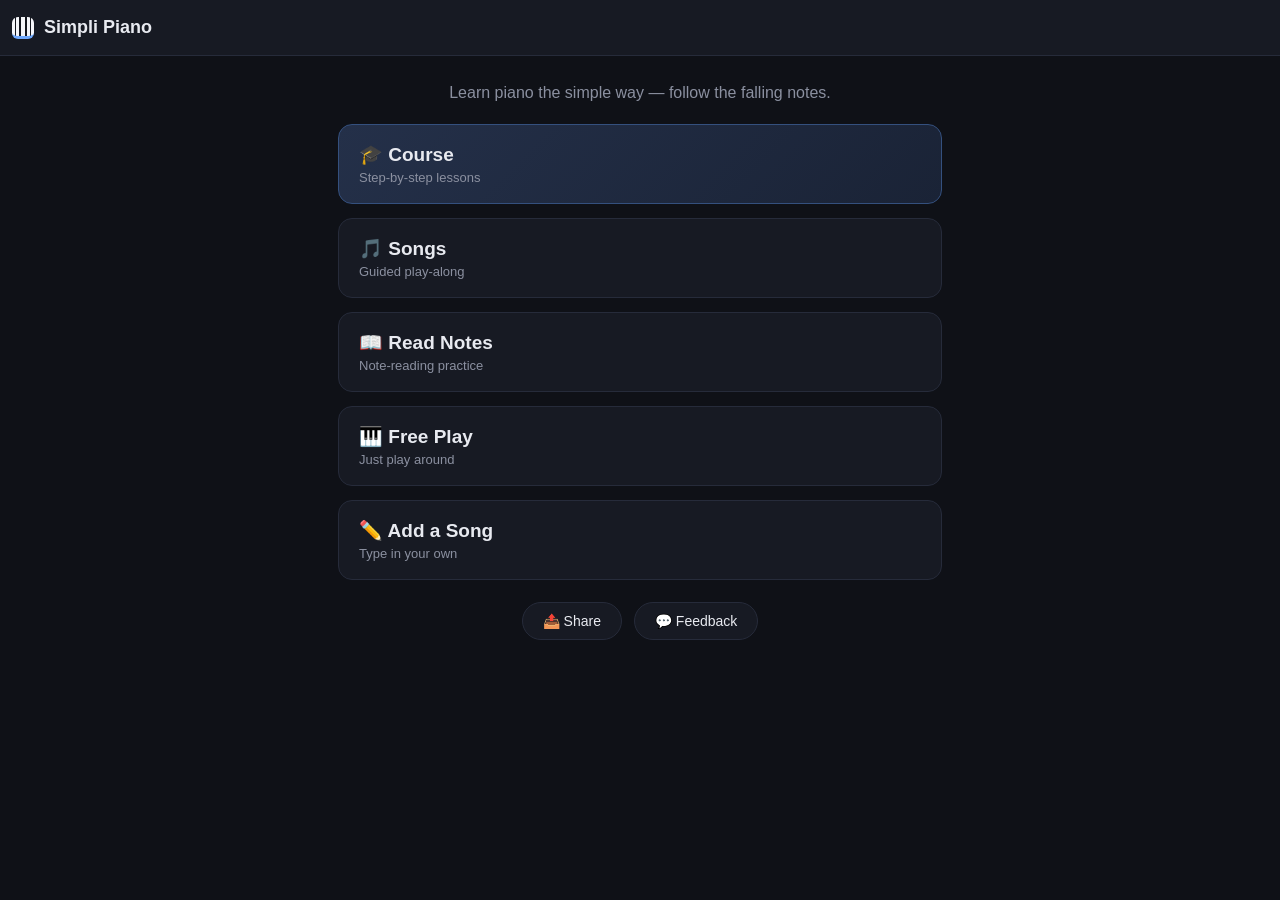
==== index.html @ 26976f07 "Add Share + Feedback to Simpli Piano Reusable feedback.js widget: Share/text the app URL (Web Share " ====
<!DOCTYPE html>
<html lang="en">
<head>
  <meta charset="UTF-8" />
  <meta name="viewport" content="width=device-width, initial-scale=1.0, maximum-scale=1.0, user-scalable=no, viewport-fit=cover" />
  <title>Simpli Piano</title>
  <meta name="description" content="Learn piano with guided, color-coded play-along lessons — installable on your iPad." />

  <!-- PWA -->
  <link rel="manifest" href="manifest.webmanifest" />
  <meta name="theme-color" content="#0f1117" />
  <link rel="icon" type="image/png" sizes="32x32" href="icons/favicon-32.png" />
  <link rel="apple-touch-icon" href="icons/apple-touch-icon.png" />
  <meta name="apple-mobile-web-app-capable" content="yes" />
  <meta name="apple-mobile-web-app-status-bar-style" content="black-translucent" />
  <meta name="apple-mobile-web-app-title" content="Simpli Piano" />
  <meta name="mobile-web-app-capable" content="yes" />

  <link rel="stylesheet" href="static/css/style.css" />
</head>
<body>
  <header class="topbar">
    <button id="back-btn" class="back" aria-label="Back" hidden>‹</button>
    <div class="title">
      <span class="logo" aria-hidden="true"></span>
      <h1 id="view-title">Simpli&nbsp;Piano</h1>
    </div>
    <div id="topbar-actions" class="topbar-actions"></div>
  </header>

  <main id="view"></main>

  <!-- Modules load in dependency order; no build step. -->
  <script>
    // Share/Feedback config — Piano supplies its own buttons (no floating FAB).
    window.APP_INFO = {
      name: "Simpli Piano",
      url: "https://jconiker.github.io/simpli-piano/",
      email: "joeconiker@gmail.com",
      noFab: true,
    };
  </script>
  <script src="static/js/feedback.js"></script>
  <script src="static/js/audio.js"></script>
  <script src="static/js/keyboard.js"></script>
  <script src="static/js/songs.js"></script>
  <script src="static/js/engine.js"></script>
  <script src="static/js/trainer.js"></script>
  <script src="static/js/course.js"></script>
  <script src="static/js/mic.js"></script>
  <script src="static/js/app.js"></script>
</body>
</html>
---- static/css/style.css ----
/* Simpli Piano — styles. Dark shell; device-adaptive keyboard;
   falling-notes lesson lane with color-coded feedback. */

:root {
  --bg: #0f1117;
  --panel: #171a23;
  --panel-2: #1d2130;
  --line: #262b3a;
  --ink: #e8eaf0;
  --muted: #8b90a0;
  --accent: #6ea8fe;
  --good: #6ea8fe;   /* correct first try */
  --ok: #f5c451;     /* correct after a slip */
  --bad: #ff6b6b;    /* wrong */
  --white-key: #f5f6fa;
  --black-key: #14161d;
  --topbar-h: 56px;
}

* { box-sizing: border-box; -webkit-tap-highlight-color: transparent; }

html, body {
  margin: 0; height: 100%;
  background: var(--bg); color: var(--ink);
  font-family: -apple-system, BlinkMacSystemFont, "Segoe UI", Roboto, sans-serif;
  overflow: hidden; overscroll-behavior: none;
  -webkit-user-select: none; user-select: none;
}
body {
  display: flex; flex-direction: column;
  padding: env(safe-area-inset-top) env(safe-area-inset-right) env(safe-area-inset-bottom) env(safe-area-inset-left);
}

/* ---- Top bar ---- */
.topbar {
  flex: 0 0 auto; height: var(--topbar-h);
  display: flex; align-items: center; gap: 8px;
  padding: 0 12px; background: var(--panel); border-bottom: 1px solid var(--line);
}
.topbar .back {
  border: none; background: transparent; color: var(--ink);
  font-size: 30px; line-height: 1; width: 34px; height: 38px; cursor: pointer;
}
.title { display: flex; align-items: center; gap: 10px; flex: 1 1 auto; min-width: 0; }
.title h1 { font-size: 18px; font-weight: 650; margin: 0; white-space: nowrap; overflow: hidden; text-overflow: ellipsis; }
.logo {
  width: 22px; height: 22px; border-radius: 6px; flex: 0 0 auto;
  background: linear-gradient(90deg, var(--white-key) 0 14%, var(--black-key) 14% 20%,
    var(--white-key) 20% 34%, var(--black-key) 34% 40%, var(--white-key) 40% 60%,
    var(--black-key) 60% 66%, var(--white-key) 66% 80%, var(--black-key) 80% 86%, var(--white-key) 86% 100%);
  border-bottom: 3px solid var(--accent);
}
.topbar-actions { display: flex; align-items: center; gap: 10px; }

/* ---- View container ---- */
#view { flex: 1 1 auto; min-height: 0; overflow: auto; }

/* ---- Home ---- */
.home { max-width: 640px; margin: 0 auto; padding: 22px 18px; }
.tagline { color: var(--muted); text-align: center; margin: 6px 0 22px; }
.tiles { display: grid; gap: 14px; }
.tile {
  display: flex; flex-direction: column; gap: 4px; text-align: left;
  padding: 18px 20px; border-radius: 14px; cursor: pointer;
  background: var(--panel); border: 1px solid var(--line); color: var(--ink);
}
.tile:active { background: var(--panel-2); }
.tile.primary { background: linear-gradient(135deg, #243049, #1a2336); border-color: #34507e; }
.tile-label { font-size: 19px; font-weight: 650; }
.tile-sub { font-size: 13px; color: var(--muted); }
.home-footer { display: flex; gap: 12px; justify-content: center; margin-top: 22px; }
.foot-btn { border: 1px solid var(--line); background: var(--panel); color: var(--ink); border-radius: 999px; padding: 10px 20px; font-size: 14px; cursor: pointer; }
.foot-btn:active { background: var(--panel-2); }

/* ---- Song list ---- */
.song-list { max-width: 680px; margin: 0 auto; padding: 12px; display: grid; gap: 8px; }
.song-row {
  display: flex; align-items: center; gap: 14px; width: 100%;
  padding: 14px 16px; border-radius: 12px; cursor: pointer;
  background: var(--panel); border: 1px solid var(--line); color: var(--ink); text-align: left;
}
.song-row:active { background: var(--panel-2); }
.song-dot { width: 34px; height: 34px; border-radius: 50%; display: grid; place-items: center; flex: 0 0 auto; background: #2a3654; color: var(--accent); }
.diff-2 { background: #2f3a2a; color: #9fd07f; }
.diff-3 { background: #3a2f2a; color: #e0a87f; }
.song-meta { display: flex; flex-direction: column; flex: 1 1 auto; min-width: 0; }
.song-title { font-weight: 600; }
.song-sub { font-size: 12px; color: var(--muted); }
.song-stars { color: var(--ok); letter-spacing: 2px; }

/* ---- Lesson ---- */
.lesson { display: flex; flex-direction: column; height: 100%; }
.lesson-controls {
  flex: 0 0 auto; display: flex; align-items: center; gap: 10px; flex-wrap: wrap;
  padding: 10px 14px; border-bottom: 1px solid var(--line); background: var(--panel);
}
.chip {
  border: 1px solid var(--line); background: var(--panel-2); color: var(--ink);
  border-radius: 999px; padding: 8px 14px; font-size: 14px; cursor: pointer;
}
.chip:active { transform: translateY(1px); }
.chip.active { border-color: var(--accent); color: var(--accent); }
.chip.play { background: var(--accent); color: #07101f; border-color: var(--accent); font-weight: 650; }
.tempo { display: flex; align-items: center; gap: 8px; font-size: 13px; color: var(--muted); }
.tempo input[type=range] { width: 110px; accent-color: var(--accent); }
.tempo-val { min-width: 38px; text-align: center; color: var(--ink); font-size: 13px; }

.progress-bar { flex: 0 0 auto; height: 6px; background: #20242f; }
.progress-bar > span { display: block; height: 100%; width: 0; background: var(--accent); transition: width 0.15s ease; }
.lesson-status { flex: 0 0 auto; text-align: center; font-size: 13px; color: var(--muted); padding: 6px; }

/* Falling-notes lane */
.lane { position: relative; flex: 1 1 auto; min-height: 80px; overflow: hidden; margin: 0 14px; }
.lane-notes { position: absolute; left: 0; right: 0; bottom: 0; top: 0; }
.note-block {
  position: absolute; border-radius: 6px;
  background: rgba(110,168,254,0.22); border: 1px solid rgba(110,168,254,0.55);
  color: #cdddff; font-size: 12px; display: flex; align-items: flex-end; justify-content: center;
  padding-bottom: 4px; overflow: hidden;
}
.note-block.accidental { background: rgba(110,168,254,0.12); }
.note-block.active { border-color: #fff; box-shadow: 0 0 0 2px rgba(110,168,254,0.6), 0 0 16px rgba(110,168,254,0.5); }
.note-block.done-good { background: var(--good); border-color: var(--good); color: #07101f; }
.note-block.done-ok { background: var(--ok); border-color: var(--ok); color: #2a1e00; }
.note-block.missed { background: rgba(255,107,107,0.22); border-color: var(--bad); color: #ffd5d5; }
.hitline { position: absolute; left: 0; right: 0; bottom: 8px; height: 3px; background: var(--accent); box-shadow: 0 0 12px rgba(110,168,254,0.8); border-radius: 2px; }

/* Keyboard wrapper */
.kb-wrap { flex: 0 0 auto; height: clamp(140px, 26vh, 230px); padding: 10px 14px 14px; }
.kb-wrap.grow { flex: 1 1 auto; height: auto; }

/* ---- Keyboard ---- */
.keyboard {
  position: relative; display: flex; height: 100%;
  border-radius: 10px; overflow: hidden; background: #000; box-shadow: 0 10px 30px rgba(0,0,0,0.5);
  touch-action: none;
}
.key { position: relative; cursor: pointer; touch-action: none; }
.key.white { flex: 1 1 0; background: linear-gradient(#ffffff, var(--white-key)); border-right: 1px solid #cfd3df; border-radius: 0 0 7px 7px; }
.key.white:last-of-type { border-right: none; }
.key.white.active { background: linear-gradient(#dbe4ff, #aebdff); }
.key.black { position: absolute; top: 0; height: 62%; background: linear-gradient(#2a2e3a, var(--black-key)); border-radius: 0 0 6px 6px; z-index: 2; box-shadow: 0 4px 6px rgba(0,0,0,0.5); }
.key.black.active { background: linear-gradient(#3a445e, #2b3346); }
.key .label { position: absolute; bottom: 8px; left: 0; right: 0; text-align: center; font-size: 12px; pointer-events: none; }
.key.white .label { color: #6b7180; }
.key.black .label { color: #aeb6c8; font-size: 10px; }
.keyboard.no-labels .label { display: none; }

/* feedback highlights */
.key.white.hl-hint { background: linear-gradient(#dfe8ff, #9db8ff); }
.key.black.hl-hint { background: linear-gradient(#4a5b8c, #2c3c66); }
.key.hl-good { background: linear-gradient(#bdeccb, #7fd99a) !important; }
.key.black.hl-good { background: linear-gradient(#3f7a55, #2c5e3f) !important; }
.key.hl-bad { background: linear-gradient(#ffd0d0, #ff9b9b) !important; }
.key.black.hl-bad { background: linear-gradient(#7a3f3f, #5e2c2c) !important; }

/* ---- Course path ---- */
.song-row.locked { opacity: 0.5; cursor: default; }
.song-dot.unit { background: #2a3654; color: var(--accent); }
.song-dot.unit.done { background: #2f3a2a; color: #9fd07f; }

/* ---- Note-reading trainer ---- */
.trainer-stats { flex: 0 0 auto; text-align: center; font-size: 14px; color: var(--ink); padding: 10px 6px 4px; }
.staff-wrap { flex: 1 1 auto; min-height: 80px; display: grid; place-items: center; padding: 8px 14px; }
.staff-wrap svg { width: min(100%, 520px); height: 100%; max-height: 240px; }

/* ---- Mic toggle ---- */
.mic-wrap { display: inline-flex; align-items: center; gap: 8px; }
.chip.mic.active { background: var(--bad); color: #fff; border-color: var(--bad); }
.mic-note { font-size: 12px; color: var(--muted); min-width: 56px; }

/* ---- Completion overlay ---- */
.overlay { position: fixed; inset: 0; background: rgba(8,10,15,0.7); display: grid; place-items: center; z-index: 50; }
.card { background: var(--panel); border: 1px solid var(--line); border-radius: 16px; padding: 26px 30px; text-align: center; width: min(86vw, 340px); }
.big-stars { font-size: 44px; color: var(--ok); letter-spacing: 6px; }
.result { font-size: 20px; font-weight: 650; margin-top: 8px; }
.result-sub { font-size: 13px; color: var(--muted); margin-top: 4px; }
.card-actions { display: flex; gap: 12px; justify-content: center; margin-top: 20px; }

/* ---- Editor ---- */
.editor { max-width: 640px; margin: 0 auto; padding: 16px; }
.field-row { display: flex; gap: 10px; margin-bottom: 10px; }
.field {
  background: var(--panel); border: 1px solid var(--line); color: var(--ink);
  border-radius: 10px; padding: 12px 14px; font-size: 15px; width: 100%;
}
.field.small { width: 90px; flex: 0 0 auto; }
.field.area { width: 100%; min-height: 120px; font-family: ui-monospace, SFMono-Regular, Menlo, monospace; line-height: 1.6; resize: vertical; }
.help { margin: 10px 0; color: var(--muted); font-size: 13px; }
.help summary { cursor: pointer; color: var(--accent); }
.help code { background: var(--panel-2); padding: 1px 5px; border-radius: 4px; color: #cdddff; }
.editor-msg { min-height: 18px; font-size: 13px; margin: 8px 0; }
.editor-msg.bad { color: var(--bad); }
.editor-msg.ok { color: #9fd07f; }
.editor-actions { display: flex; gap: 10px; }
.mine { margin-top: 26px; border-top: 1px solid var(--line); padding-top: 14px; }
.mine h3 { font-size: 14px; color: var(--muted); margin: 0 0 8px; font-weight: 600; }
.mine-row { display: flex; align-items: center; gap: 12px; padding: 8px 0; border-bottom: 1px solid var(--line); }
.mine-row span { flex: 1 1 auto; }
.link { background: none; border: none; color: var(--accent); cursor: pointer; font-size: 14px; }
.link.danger { color: var(--bad); }
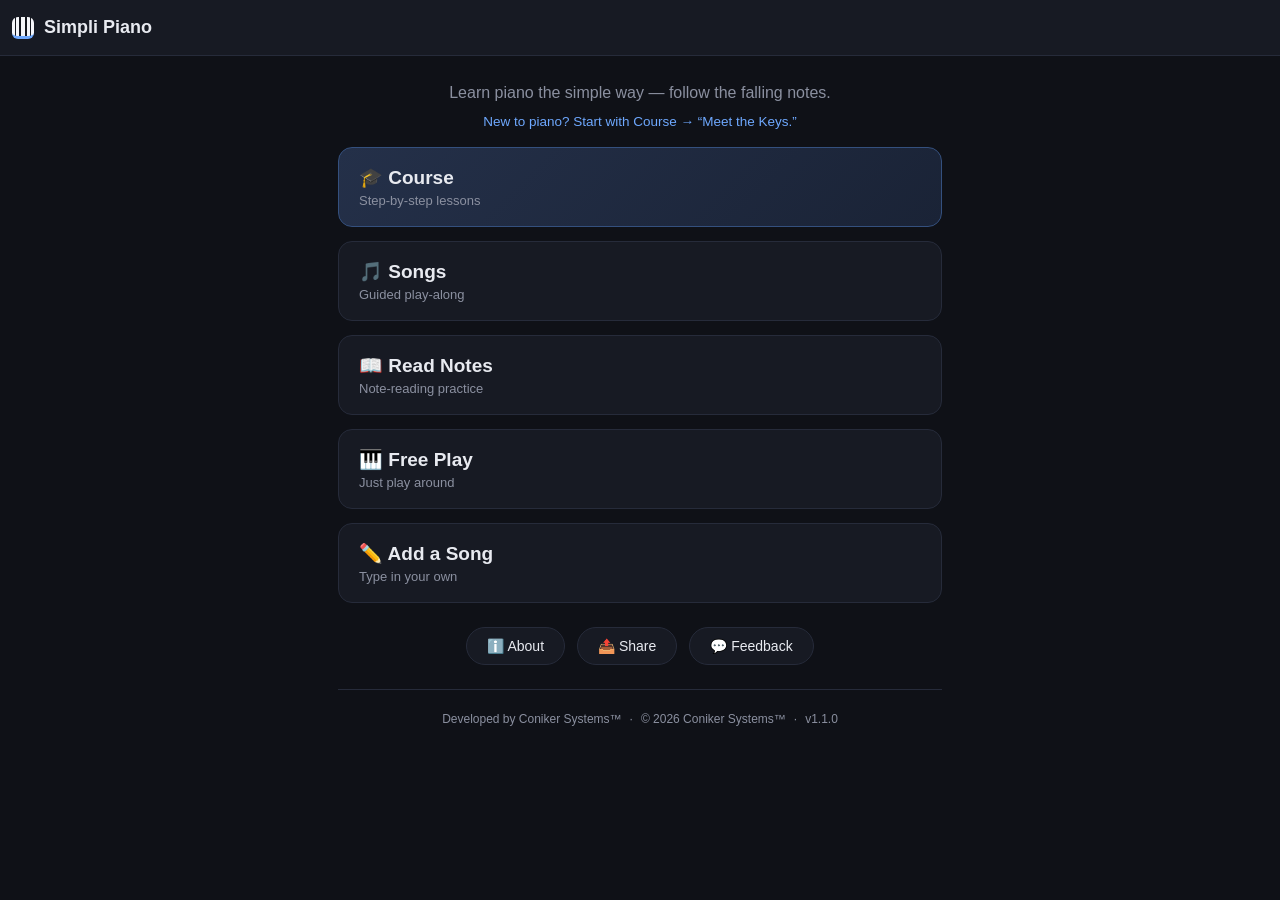
==== commit dec99812: "Footer version: single source of truth (version.js) Add static/js/version.js exporting window.APP_VE" ====
--- a/index.html
+++ b/index.html
@@ -40,6 +40,7 @@
       noFab: true,
     };
   </script>
+  <script src="static/js/version.js"></script>
   <script src="static/js/feedback.js"></script>
   <script src="static/js/audio.js"></script>
   <script src="static/js/keyboard.js"></script>
--- a/static/css/style.css
+++ b/static/css/style.css
@@ -68,9 +68,63 @@
 .tile.primary { background: linear-gradient(135deg, #243049, #1a2336); border-color: #34507e; }
 .tile-label { font-size: 19px; font-weight: 650; }
 .tile-sub { font-size: 13px; color: var(--muted); }
-.home-footer { display: flex; gap: 12px; justify-content: center; margin-top: 22px; }
+.home-hint { text-align: center; font-size: 13.5px; color: var(--accent); margin: -10px 0 18px; }
+.home-footer { display: flex; gap: 12px; justify-content: center; margin-top: 24px; flex-wrap: wrap; }
 .foot-btn { border: 1px solid var(--line); background: var(--panel); color: var(--ink); border-radius: 999px; padding: 10px 20px; font-size: 14px; cursor: pointer; }
 .foot-btn:active { background: var(--panel-2); }
+
+/* ---- About page + site footer (AI Ready standard) ---- */
+body.about-page { overflow: auto; display: block; }
+header.about-bar { height: var(--topbar-h); display: flex; align-items: center; justify-content: space-between;
+  padding: 0 16px; background: var(--panel); border-bottom: 1px solid var(--line); }
+header.about-bar .logo-wrap { display: flex; align-items: center; gap: 10px; }
+header.about-bar .nav { display: flex; align-items: center; gap: 10px; }
+.about-main { max-width: 760px; margin: 0 auto; padding: 36px 22px 60px; }
+.about-card { background: var(--panel); border: 1px solid var(--line); border-radius: 14px; padding: clamp(22px, 5vw, 44px); }
+.about-hero { text-align: center; margin-bottom: 40px; padding-bottom: 32px; border-bottom: 1px solid var(--line); }
+.about-hero .about-logo { width: 56px; height: 56px; border-radius: 14px; margin: 0 auto 16px;
+  background: linear-gradient(90deg, var(--white-key) 0 14%, var(--black-key) 14% 20%, var(--white-key) 20% 34%,
+    var(--black-key) 34% 40%, var(--white-key) 40% 60%, var(--black-key) 60% 66%, var(--white-key) 66% 80%,
+    var(--black-key) 80% 86%, var(--white-key) 86% 100%); border-bottom: 5px solid var(--accent); }
+.about-hero h1 { font-size: 34px; font-weight: 800; letter-spacing: -0.5px; margin: 0 0 8px; }
+.about-tagline { font-size: 19px; font-weight: 600; color: var(--ink); margin: 0 0 6px; }
+.about-sub { font-size: 15px; color: var(--muted); margin: 0; }
+.about-section { margin-bottom: 40px; }
+.about-section h2 { font-size: 16px; font-weight: 700; margin: 0 0 14px; color: var(--accent); text-transform: uppercase; letter-spacing: 0.04em; }
+.about-section p { font-size: 15px; line-height: 1.75; color: #c7ccd8; margin: 0 0 12px; }
+.about-section b { color: var(--ink); }
+.audience-grid { display: grid; grid-template-columns: 1fr 1fr; gap: 14px; }
+@media (max-width: 560px) { .audience-grid { grid-template-columns: 1fr; } }
+.audience-item { background: var(--panel-2); border: 1px solid var(--line); border-radius: 12px; padding: 16px; }
+.audience-icon { font-size: 22px; margin-bottom: 8px; }
+.audience-label { font-size: 14px; font-weight: 700; color: var(--ink); margin-bottom: 6px; }
+.audience-desc { font-size: 13px; color: var(--muted); line-height: 1.6; }
+.why-grid { display: grid; grid-template-columns: 1fr 1fr 1fr; gap: 14px; }
+@media (max-width: 600px) { .why-grid { grid-template-columns: 1fr; } }
+.why-item { background: var(--panel-2); border: 1px solid var(--line); border-radius: 12px; padding: 16px; }
+.why-title { font-size: 13px; font-weight: 700; color: var(--ink); margin-bottom: 6px; }
+.why-desc { font-size: 12.5px; color: var(--muted); line-height: 1.6; }
+.about-cta { text-align: center; margin: 40px 0 8px; }
+.process-btn { display: inline-block; text-decoration: none; padding: 14px 32px; background: var(--accent); color: #07101f;
+  border: none; border-radius: 999px; font-size: 16px; font-weight: 650; cursor: pointer; }
+.about-brand { margin-top: 30px; }
+.brand-divider { height: 1px; background: var(--line); margin-bottom: 18px; }
+.brand-line { font-size: 13px; color: var(--muted); text-align: center; }
+.brand-link { color: var(--muted); text-decoration: none; }
+.brand-link:hover { color: var(--accent); }
+.brand-sep { margin: 0 8px; }
+.site-footer { text-align: center; padding: 22px; font-size: 12px; color: var(--muted); border-top: 1px solid var(--line); margin-top: 24px; }
+.site-footer a { color: var(--muted); text-decoration: none; }
+.site-footer a:hover { color: var(--ink); }
+.footer-sep { margin: 0 8px; }
+@media print {
+  body.about-page { background: #fff !important; color: #111 !important; -webkit-print-color-adjust: exact; print-color-adjust: exact; }
+  header.about-bar, .about-cta { display: none !important; }
+  .about-card { border: none !important; padding: 0 !important; background: #fff !important; }
+  .about-hero h1, .about-tagline, .about-section h2, .about-section p, .about-section b,
+  .audience-label, .audience-desc, .why-title, .why-desc, .brand-line { color: #111 !important; }
+  .audience-item, .why-item { background: #f5f5f5 !important; border-color: #ccc !important; }
+}
 
 /* ---- Song list ---- */
 .song-list { max-width: 680px; margin: 0 auto; padding: 12px; display: grid; gap: 8px; }
@@ -101,13 +155,17 @@
 .chip:active { transform: translateY(1px); }
 .chip.active { border-color: var(--accent); color: var(--accent); }
 .chip.play { background: var(--accent); color: #07101f; border-color: var(--accent); font-weight: 650; }
+.seg { display: inline-flex; border: 1px solid var(--line); border-radius: 999px; overflow: hidden; }
+.seg-btn { border: none; background: var(--panel-2); color: var(--ink); padding: 9px 16px; font-size: 14px; cursor: pointer; border-right: 1px solid var(--line); }
+.seg-btn:last-child { border-right: none; }
+.seg-btn.active { background: var(--accent); color: #07101f; font-weight: 650; }
 .tempo { display: flex; align-items: center; gap: 8px; font-size: 13px; color: var(--muted); }
 .tempo input[type=range] { width: 110px; accent-color: var(--accent); }
 .tempo-val { min-width: 38px; text-align: center; color: var(--ink); font-size: 13px; }
 
 .progress-bar { flex: 0 0 auto; height: 6px; background: #20242f; }
 .progress-bar > span { display: block; height: 100%; width: 0; background: var(--accent); transition: width 0.15s ease; }
-.lesson-status { flex: 0 0 auto; text-align: center; font-size: 13px; color: var(--muted); padding: 6px; }
+.lesson-status { flex: 0 0 auto; text-align: center; font-size: 15px; color: var(--ink); padding: 8px 6px; }
 
 /* Falling-notes lane */
 .lane { position: relative; flex: 1 1 auto; min-height: 80px; overflow: hidden; margin: 0 14px; }
@@ -146,9 +204,13 @@
 .key.black .label { color: #aeb6c8; font-size: 10px; }
 .keyboard.no-labels .label { display: none; }
 
-/* feedback highlights */
-.key.white.hl-hint { background: linear-gradient(#dfe8ff, #9db8ff); }
-.key.black.hl-hint { background: linear-gradient(#4a5b8c, #2c3c66); }
+/* feedback highlights — the "play this next" key glows + gently pulses */
+.key.white.hl-hint { background: linear-gradient(#d4e2ff, #7ea2ff); animation: keyPulse 1.1s ease-in-out infinite; }
+.key.black.hl-hint { background: linear-gradient(#5468a0, #32467a); animation: keyPulse 1.1s ease-in-out infinite; }
+@keyframes keyPulse {
+  0%, 100% { box-shadow: inset 0 0 0 2px rgba(110,168,254,0.7), 0 0 10px rgba(110,168,254,0.5); }
+  50% { box-shadow: inset 0 0 0 3px rgba(110,168,254,1), 0 0 22px rgba(110,168,254,0.9); }
+}
 .key.hl-good { background: linear-gradient(#bdeccb, #7fd99a) !important; }
 .key.black.hl-good { background: linear-gradient(#3f7a55, #2c5e3f) !important; }
 .key.hl-bad { background: linear-gradient(#ffd0d0, #ff9b9b) !important; }
@@ -160,7 +222,7 @@
 .song-dot.unit.done { background: #2f3a2a; color: #9fd07f; }
 
 /* ---- Note-reading trainer ---- */
-.trainer-stats { flex: 0 0 auto; text-align: center; font-size: 14px; color: var(--ink); padding: 10px 6px 4px; }
+.trainer-stats { flex: 0 0 auto; text-align: center; font-size: 16px; color: var(--ink); padding: 12px 6px 4px; }
 .staff-wrap { flex: 1 1 auto; min-height: 80px; display: grid; place-items: center; padding: 8px 14px; }
 .staff-wrap svg { width: min(100%, 520px); height: 100%; max-height: 240px; }
 
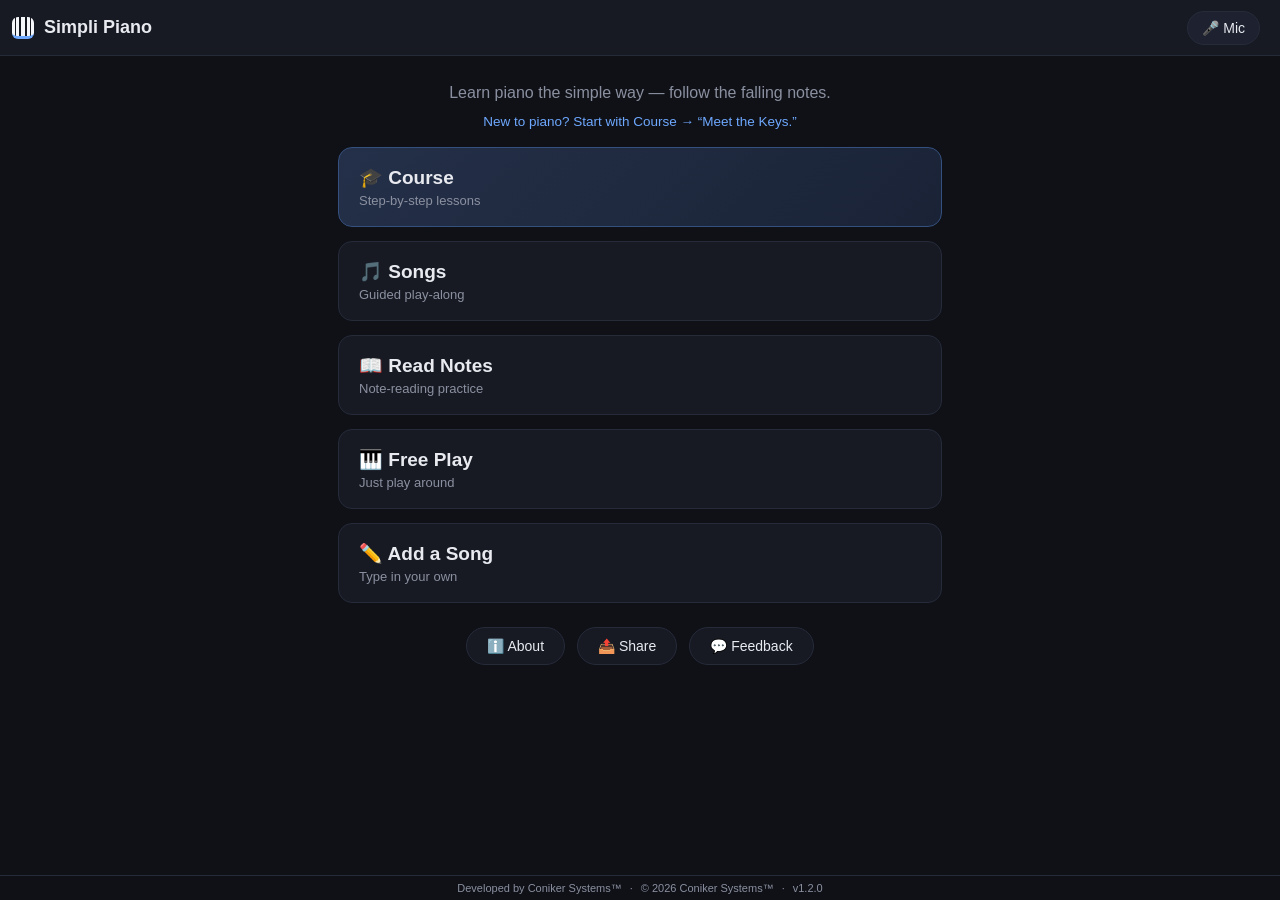
==== commit 287e712b: "Footer on every page + persistent mic across navigation - Coniker Systems™ + © + version footer is n" ====
--- a/index.html
+++ b/index.html
@@ -25,10 +25,15 @@
       <span class="logo" aria-hidden="true"></span>
       <h1 id="view-title">Simpli&nbsp;Piano</h1>
     </div>
+    <span id="mic-note" class="mic-note"></span>
+    <button id="mic-btn" class="chip mic" aria-pressed="false" title="Listen to your piano">🎤 Mic</button>
     <div id="topbar-actions" class="topbar-actions"></div>
   </header>
 
   <main id="view"></main>
+
+  <!-- Persistent footer on every page -->
+  <footer id="app-footer" class="site-footer app-footer"></footer>
 
   <!-- Modules load in dependency order; no build step. -->
   <script>
--- a/static/css/style.css
+++ b/static/css/style.css
@@ -54,6 +54,14 @@
 
 /* ---- View container ---- */
 #view { flex: 1 1 auto; min-height: 0; overflow: auto; }
+
+/* ---- Persistent footer (every page) ---- */
+/* Higher specificity than the .site-footer base (which is defined later). */
+.site-footer.app-footer { flex: 0 0 auto; margin-top: 0; padding: 6px 12px; font-size: 11px; border-top: 1px solid var(--line); }
+
+/* Top-bar mic control */
+.topbar .chip.mic { flex: 0 0 auto; }
+.topbar .mic-note { flex: 0 0 auto; min-width: 0; margin-right: 2px; }
 
 /* ---- Home ---- */
 .home { max-width: 640px; margin: 0 auto; padding: 22px 18px; }
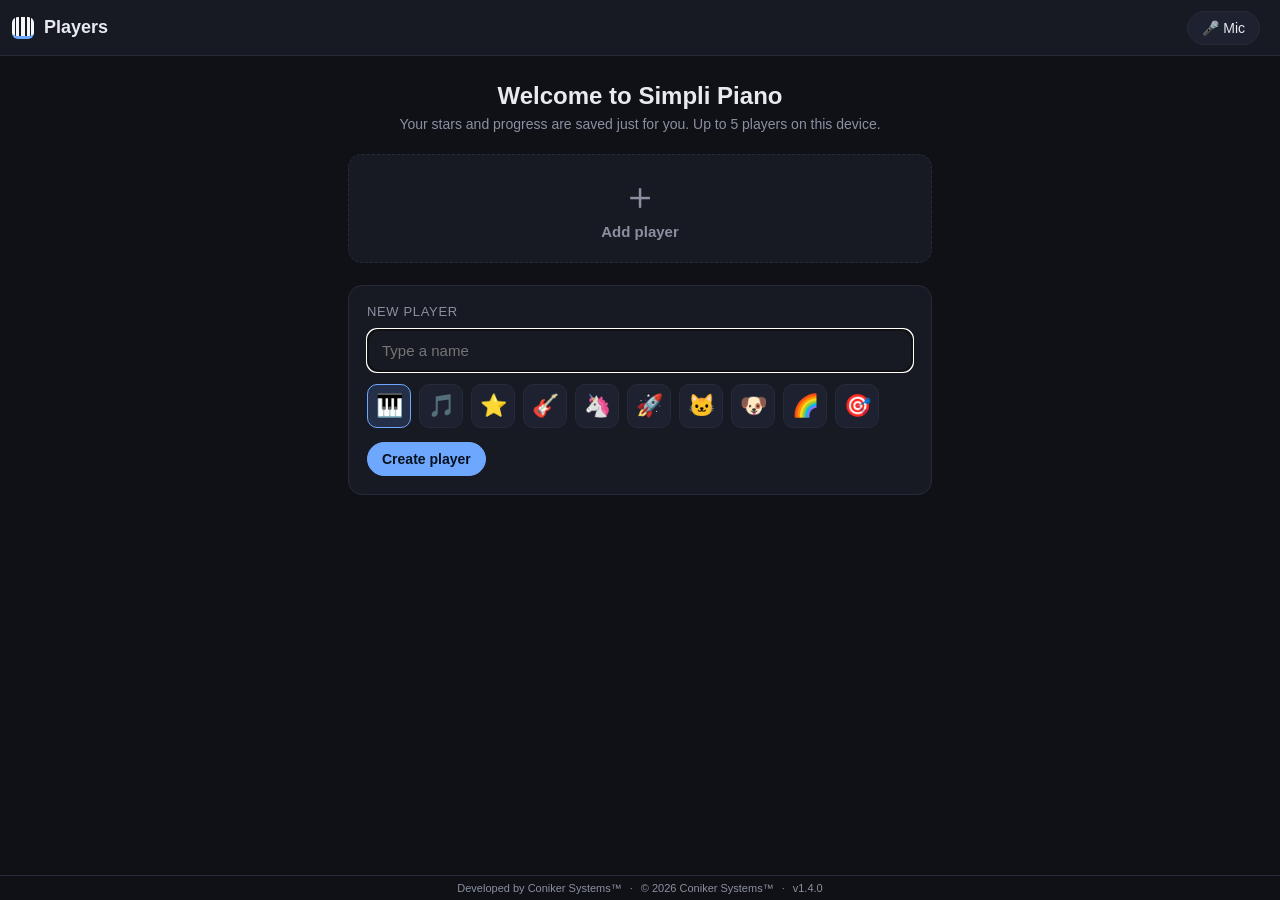
==== commit 506c1c1d: "Multi-user profiles, per-user progress, offline/ads About, iPhone - Profiles (profiles.js): up to 5 " ====
--- a/index.html
+++ b/index.html
@@ -46,6 +46,7 @@
     };
   </script>
   <script src="static/js/version.js"></script>
+  <script src="static/js/profiles.js"></script>
   <script src="static/js/feedback.js"></script>
   <script src="static/js/audio.js"></script>
   <script src="static/js/keyboard.js"></script>
--- a/static/css/style.css
+++ b/static/css/style.css
@@ -112,6 +112,11 @@
 .why-item { background: var(--panel-2); border: 1px solid var(--line); border-radius: 12px; padding: 16px; }
 .why-title { font-size: 13px; font-weight: 700; color: var(--ink); margin-bottom: 6px; }
 .why-desc { font-size: 12.5px; color: var(--muted); line-height: 1.6; }
+.get-url { display: flex; align-items: center; gap: 10px; flex-wrap: wrap; background: var(--panel-2); border: 1px solid var(--line); border-radius: 10px; padding: 12px 14px; margin: 12px 0; }
+.get-url-link { font-family: ui-monospace, SFMono-Regular, Menlo, monospace; font-size: 14px; color: #cdddff; word-break: break-all; flex: 1 1 auto; }
+.get-steps { margin: 8px 0 8px 4px; padding-left: 22px; color: #c7ccd8; line-height: 1.9; font-size: 15px; }
+.get-steps b { color: var(--ink); }
+.get-tip { font-size: 13.5px; color: var(--muted); }
 .about-cta { text-align: center; margin: 40px 0 8px; }
 .process-btn { display: inline-block; text-decoration: none; padding: 14px 32px; background: var(--accent); color: #07101f;
   border: none; border-radius: 999px; font-size: 16px; font-weight: 650; cursor: pointer; }
@@ -134,8 +139,32 @@
   .audience-item, .why-item { background: #f5f5f5 !important; border-color: #ccc !important; }
 }
 
+/* ---- Players / profiles ---- */
+.player-chip { display: inline-flex; align-items: center; gap: 8px; margin: 0 auto 14px; padding: 8px 16px; border-radius: 999px; background: var(--panel); border: 1px solid var(--line); color: var(--ink); font-size: 15px; cursor: pointer; }
+.player-chip .profile-emoji { font-size: 18px; }
+.player-chip .swap { color: var(--muted); }
+.profiles { max-width: 620px; margin: 0 auto; padding: 26px 18px; text-align: center; }
+.profiles-title { font-size: 24px; margin: 0 0 6px; }
+.profiles-sub { color: var(--muted); margin: 0 0 22px; font-size: 14px; }
+.profiles-grid { display: grid; grid-template-columns: repeat(auto-fit, minmax(120px, 1fr)); gap: 14px; }
+.profile-card { position: relative; display: flex; flex-direction: column; align-items: center; gap: 8px; padding: 22px 12px; border-radius: 14px; background: var(--panel); border: 1px solid var(--line); color: var(--ink); cursor: pointer; }
+.profile-card.active { border-color: var(--accent); }
+.profile-card.add { border-style: dashed; color: var(--muted); }
+.profile-emoji { font-size: 38px; line-height: 1; }
+.profile-name { font-size: 15px; font-weight: 600; }
+.profile-del { position: absolute; top: 6px; right: 8px; color: var(--muted); font-size: 13px; padding: 2px 6px; }
+.profile-del:hover { color: var(--bad); }
+.profile-create { margin-top: 22px; padding: 18px; border: 1px solid var(--line); border-radius: 14px; background: var(--panel); text-align: left; }
+.create-label { font-size: 13px; color: var(--muted); text-transform: uppercase; letter-spacing: 0.05em; margin-bottom: 10px; }
+.profile-create .field { margin-bottom: 12px; }
+.emoji-row { display: flex; flex-wrap: wrap; gap: 8px; margin-bottom: 14px; }
+.emoji-pick { width: 44px; height: 44px; font-size: 22px; border-radius: 10px; background: var(--panel-2); border: 1px solid var(--line); cursor: pointer; }
+.emoji-pick.active { border-color: var(--accent); background: #243049; }
+
 /* ---- Song list ---- */
 .song-list { max-width: 680px; margin: 0 auto; padding: 12px; display: grid; gap: 8px; }
+.group-head { font-size: 13px; color: var(--muted); text-transform: uppercase; letter-spacing: 0.06em; margin: 16px 4px 2px; }
+.group-head:first-child { margin-top: 4px; }
 .song-row {
   display: flex; align-items: center; gap: 14px; width: 100%;
   padding: 14px 16px; border-radius: 12px; cursor: pointer;
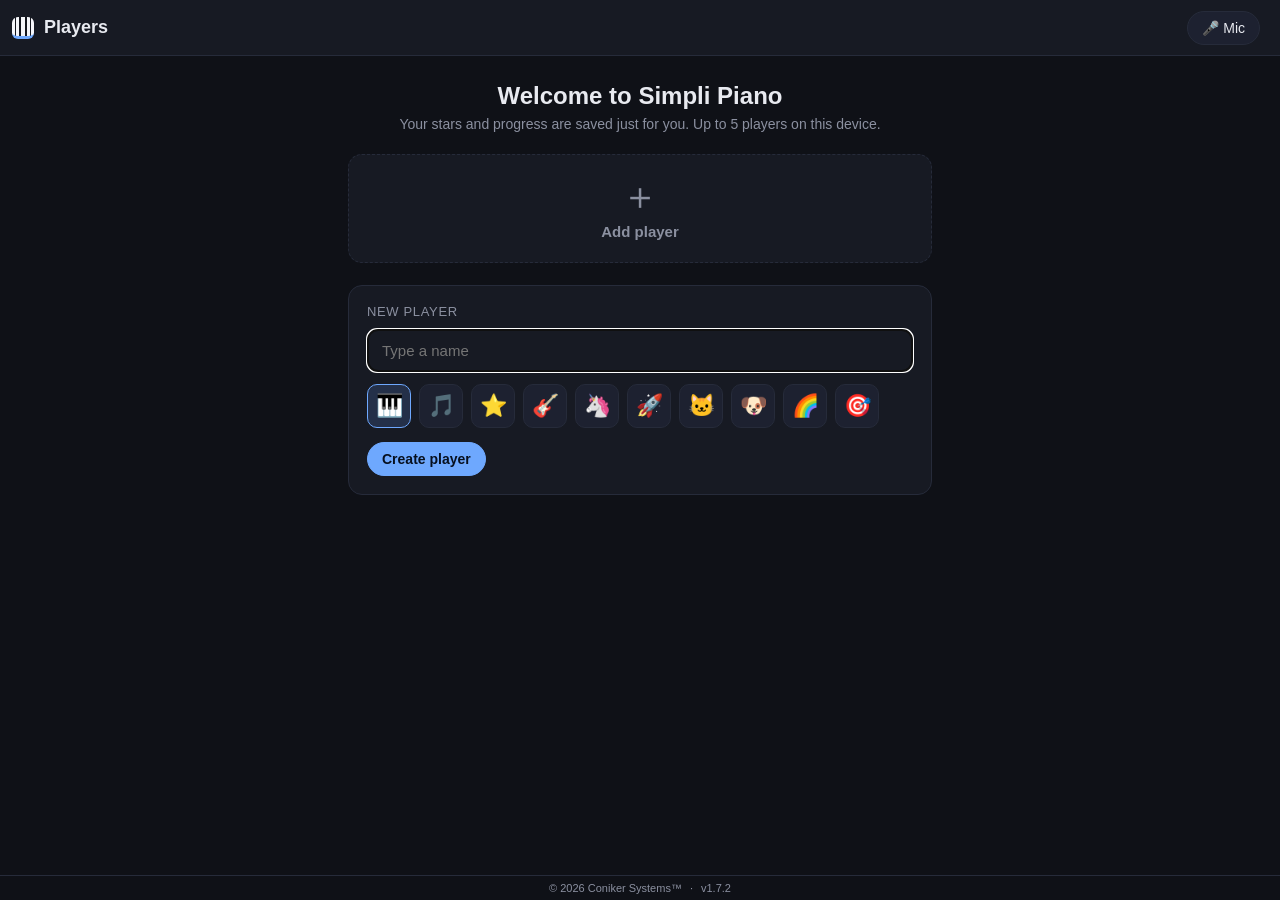
==== commit 3007661a: "Feedback email -> info@conikersystems.com Change the "Send to developer" address from joeconiker@gma" ====
--- a/index.html
+++ b/index.html
@@ -41,7 +41,7 @@
     window.APP_INFO = {
       name: "Simpli Piano",
       url: "https://jconiker.github.io/simpli-piano/",
-      email: "joeconiker@gmail.com",
+      email: "info@conikersystems.com",
       noFab: true,
     };
   </script>
--- a/static/css/style.css
+++ b/static/css/style.css
@@ -131,7 +131,11 @@
 .site-footer a:hover { color: var(--ink); }
 .footer-sep { margin: 0 8px; }
 @media print {
+  /* The app shell pins html/body to 100% height with overflow hidden, which
+     clips a printed page to one screen. Let the About page flow across pages. */
+  html, body.about-page { height: auto !important; min-height: 0 !important; overflow: visible !important; }
   body.about-page { background: #fff !important; color: #111 !important; -webkit-print-color-adjust: exact; print-color-adjust: exact; }
+  .about-section, .why-item, .audience-item { page-break-inside: avoid; }
   header.about-bar, .about-cta { display: none !important; }
   .about-card { border: none !important; padding: 0 !important; background: #fff !important; }
   .about-hero h1, .about-tagline, .about-section h2, .about-section p, .about-section b,
@@ -189,6 +193,7 @@
   border: 1px solid var(--line); background: var(--panel-2); color: var(--ink);
   border-radius: 999px; padding: 8px 14px; font-size: 14px; cursor: pointer;
 }
+a.chip { text-decoration: none; display: inline-flex; align-items: center; }
 .chip:active { transform: translateY(1px); }
 .chip.active { border-color: var(--accent); color: var(--accent); }
 .chip.play { background: var(--accent); color: #07101f; border-color: var(--accent); font-weight: 650; }
@@ -253,6 +258,26 @@
 .key.hl-bad { background: linear-gradient(#ffd0d0, #ff9b9b) !important; }
 .key.black.hl-bad { background: linear-gradient(#7a3f3f, #5e2c2c) !important; }
 
+/* ---- Course (tiers + next-up + completed) ---- */
+.course-wrap { max-width: 680px; margin: 0 auto; padding: 12px; }
+.next-up { margin: 6px 0 10px; }
+.next-label { font-size: 12px; letter-spacing: 0.08em; color: var(--accent); font-weight: 700; margin: 0 4px 8px; }
+.next-card { display: flex; align-items: center; gap: 16px; width: 100%; text-align: left; cursor: pointer;
+  padding: 20px; border-radius: 16px; color: var(--ink);
+  background: linear-gradient(135deg, #243049, #1a2336); border: 1px solid #34507e; }
+.next-card:active { filter: brightness(1.1); }
+.next-icon { width: 46px; height: 46px; border-radius: 50%; display: grid; place-items: center; flex: 0 0 auto; background: #2a3654; color: var(--accent); font-size: 20px; }
+.next-meta { display: flex; flex-direction: column; flex: 1 1 auto; min-width: 0; }
+.next-title { font-size: 19px; font-weight: 700; }
+.next-blurb { font-size: 13px; color: var(--muted); }
+.next-go { font-size: 22px; color: var(--accent); }
+.next-done { text-align: center; color: #9fd07f; padding: 18px; background: var(--panel); border: 1px solid var(--line); border-radius: 14px; }
+.coming-soon { color: var(--muted); font-size: 14px; padding: 8px 6px 14px; font-style: italic; }
+.completed { margin-top: 16px; border-top: 1px solid var(--line); padding-top: 6px; }
+.completed > summary { cursor: pointer; color: var(--muted); font-size: 14px; padding: 10px 4px; list-style: none; }
+.completed > summary::-webkit-details-marker { display: none; }
+.completed .song-list { padding-top: 4px; }
+
 /* ---- Course path ---- */
 .song-row.locked { opacity: 0.5; cursor: default; }
 .song-dot.unit { background: #2a3654; color: var(--accent); }
@@ -278,6 +303,8 @@
 
 /* ---- Editor ---- */
 .editor { max-width: 640px; margin: 0 auto; padding: 16px; }
+.editor-intro { color: #c7ccd8; font-size: 14.5px; line-height: 1.6; margin: 0 0 16px; }
+.editor-intro code { background: var(--panel-2); padding: 1px 5px; border-radius: 4px; color: #cdddff; }
 .field-row { display: flex; gap: 10px; margin-bottom: 10px; }
 .field {
   background: var(--panel); border: 1px solid var(--line); color: var(--ink);
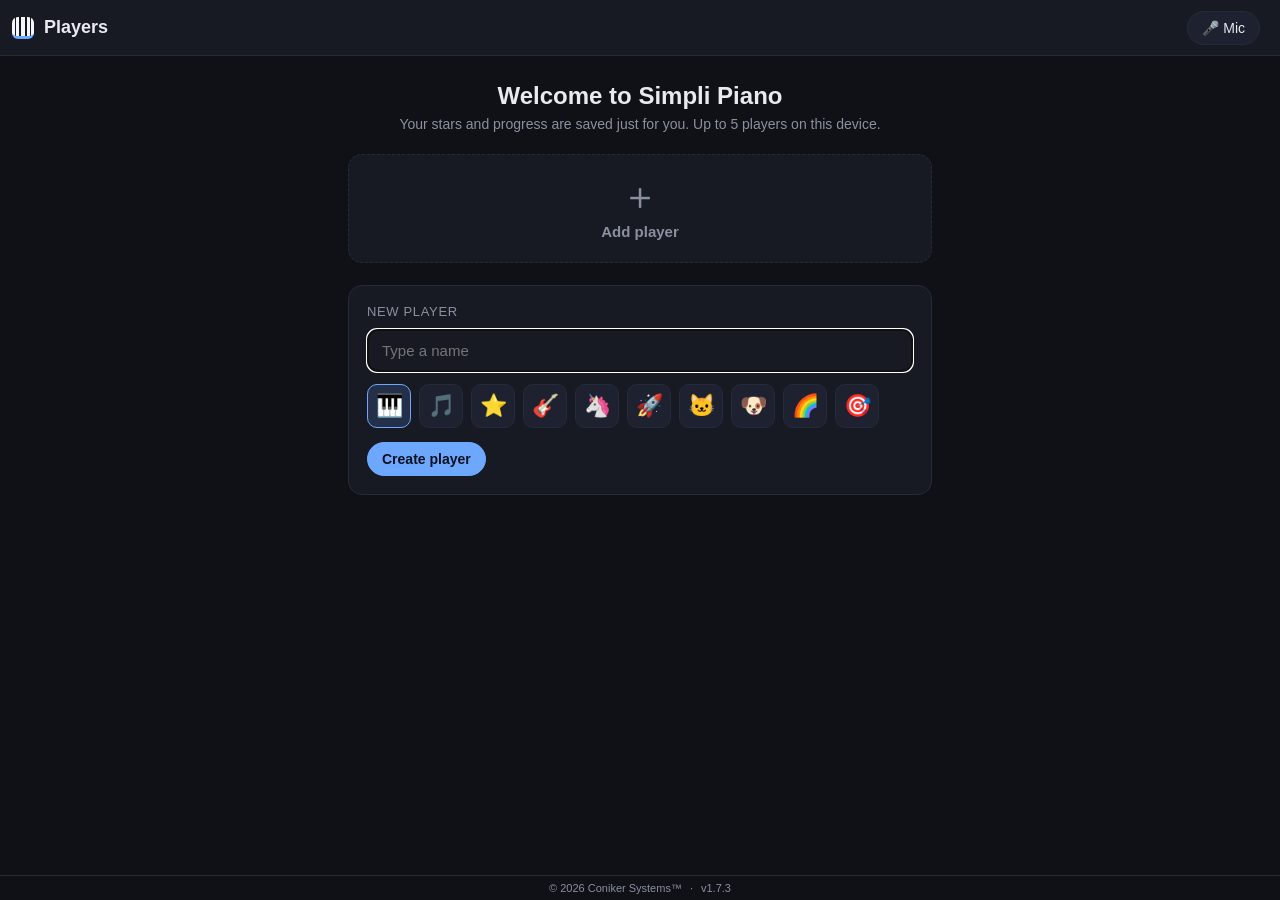
==== commit a15f339a: "Rebrand GitHub URLs jconiker -> conikersystems Update hardcoded GitHub Pages and repo URLs after the" ====
--- a/index.html
+++ b/index.html
@@ -40,7 +40,7 @@
     // Share/Feedback config — Piano supplies its own buttons (no floating FAB).
     window.APP_INFO = {
       name: "Simpli Piano",
-      url: "https://jconiker.github.io/simpli-piano/",
+      url: "https://conikersystems.github.io/simpli-piano/",
       email: "info@conikersystems.com",
       noFab: true,
     };
--- a/static/css/style.css
+++ b/static/css/style.css
@@ -279,7 +279,9 @@
 .completed .song-list { padding-top: 4px; }
 
 /* ---- Course path ---- */
-.song-row.locked { opacity: 0.5; cursor: default; }
+.song-row.locked { opacity: 0.62; cursor: pointer; }
+.song-row.locked:active { opacity: 0.85; }
+.unlock-hint { color: var(--accent); font-size: 13px; white-space: nowrap; }
 .song-dot.unit { background: #2a3654; color: var(--accent); }
 .song-dot.unit.done { background: #2f3a2a; color: #9fd07f; }
 
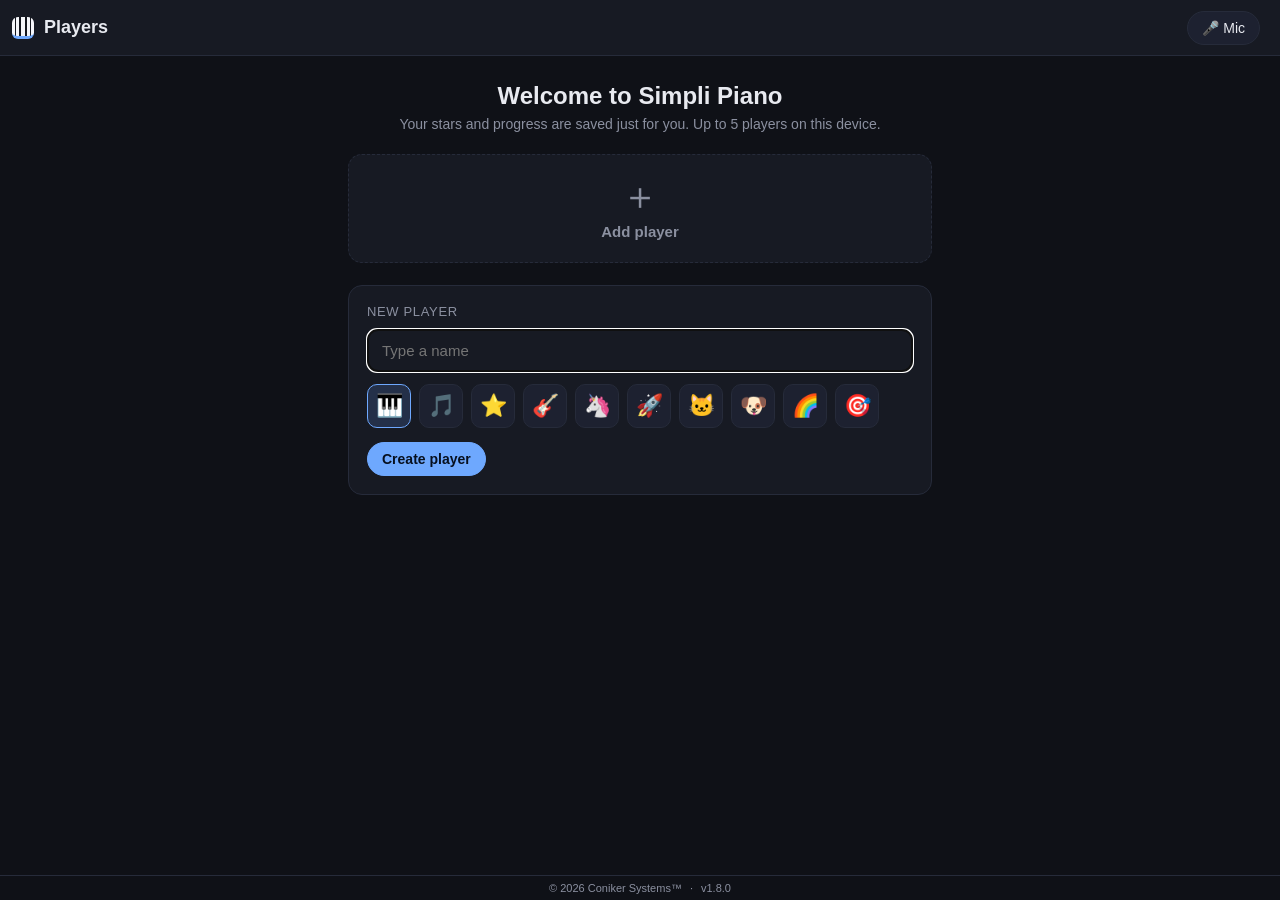
==== commit 8731e714: "v1.8.0: Simply-Piano-style upgrade — 42-song library w/ genres, streaks + daily goal, reading tests," ====
--- a/index.html
+++ b/index.html
@@ -50,10 +50,13 @@
   <script src="static/js/feedback.js"></script>
   <script src="static/js/audio.js"></script>
   <script src="static/js/keyboard.js"></script>
+  <script src="static/js/library.js"></script>
   <script src="static/js/songs.js"></script>
   <script src="static/js/engine.js"></script>
   <script src="static/js/trainer.js"></script>
   <script src="static/js/course.js"></script>
+  <script src="static/js/stats.js"></script>
+  <script src="static/js/workout.js"></script>
   <script src="static/js/mic.js"></script>
   <script src="static/js/app.js"></script>
 </body>
--- a/static/css/style.css
+++ b/static/css/style.css
@@ -165,7 +165,27 @@
 .emoji-pick { width: 44px; height: 44px; font-size: 22px; border-radius: 10px; background: var(--panel-2); border: 1px solid var(--line); cursor: pointer; }
 .emoji-pick.active { border-color: var(--accent); background: #243049; }
 
+/* ---- Home stats strip (streak · daily goal · weekly minutes) ---- */
+.stats-strip {
+  display: flex; align-items: center; justify-content: center; gap: 16px; flex-wrap: wrap;
+  margin: 2px auto 0; padding: 8px 14px; max-width: 560px;
+  background: var(--panel); border: 1px solid var(--line); border-radius: 999px;
+  font-size: 13px; color: var(--muted);
+}
+.stats-strip .stat { display: inline-flex; align-items: center; gap: 8px; white-space: nowrap; }
+.goal-bar { width: 64px; height: 6px; border-radius: 3px; background: var(--panel-2); overflow: hidden; display: inline-block; }
+.goal-fill { display: block; height: 100%; background: var(--accent); border-radius: 3px; }
+.result-callout { margin-top: 8px; font-size: 14px; color: var(--accent); }
+.result-callout:empty { display: none; }
+.workout-controls { display: flex; align-items: center; justify-content: center; gap: 14px; margin: 14px 0 4px; flex-wrap: wrap; }
+.workout-preview .song-row { pointer-events: none; }
+.onboard-grid { margin-top: 18px; }
+.onboard-skip { margin-top: 22px; }
+
 /* ---- Song list ---- */
+.song-wrap { max-width: 680px; margin: 0 auto; }
+.genre-chips { display: flex; flex-wrap: wrap; gap: 8px; padding: 12px 12px 0; }
+.genre-chips .chip { padding: 7px 13px; font-size: 13px; }
 .song-list { max-width: 680px; margin: 0 auto; padding: 12px; display: grid; gap: 8px; }
 .group-head { font-size: 13px; color: var(--muted); text-transform: uppercase; letter-spacing: 0.06em; margin: 16px 4px 2px; }
 .group-head:first-child { margin-top: 4px; }
@@ -178,6 +198,7 @@
 .song-dot { width: 34px; height: 34px; border-radius: 50%; display: grid; place-items: center; flex: 0 0 auto; background: #2a3654; color: var(--accent); }
 .diff-2 { background: #2f3a2a; color: #9fd07f; }
 .diff-3 { background: #3a2f2a; color: #e0a87f; }
+.diff-4 { background: #3a2a38; color: #d99fd0; }
 .song-meta { display: flex; flex-direction: column; flex: 1 1 auto; min-width: 0; }
 .song-title { font-weight: 600; }
 .song-sub { font-size: 12px; color: var(--muted); }
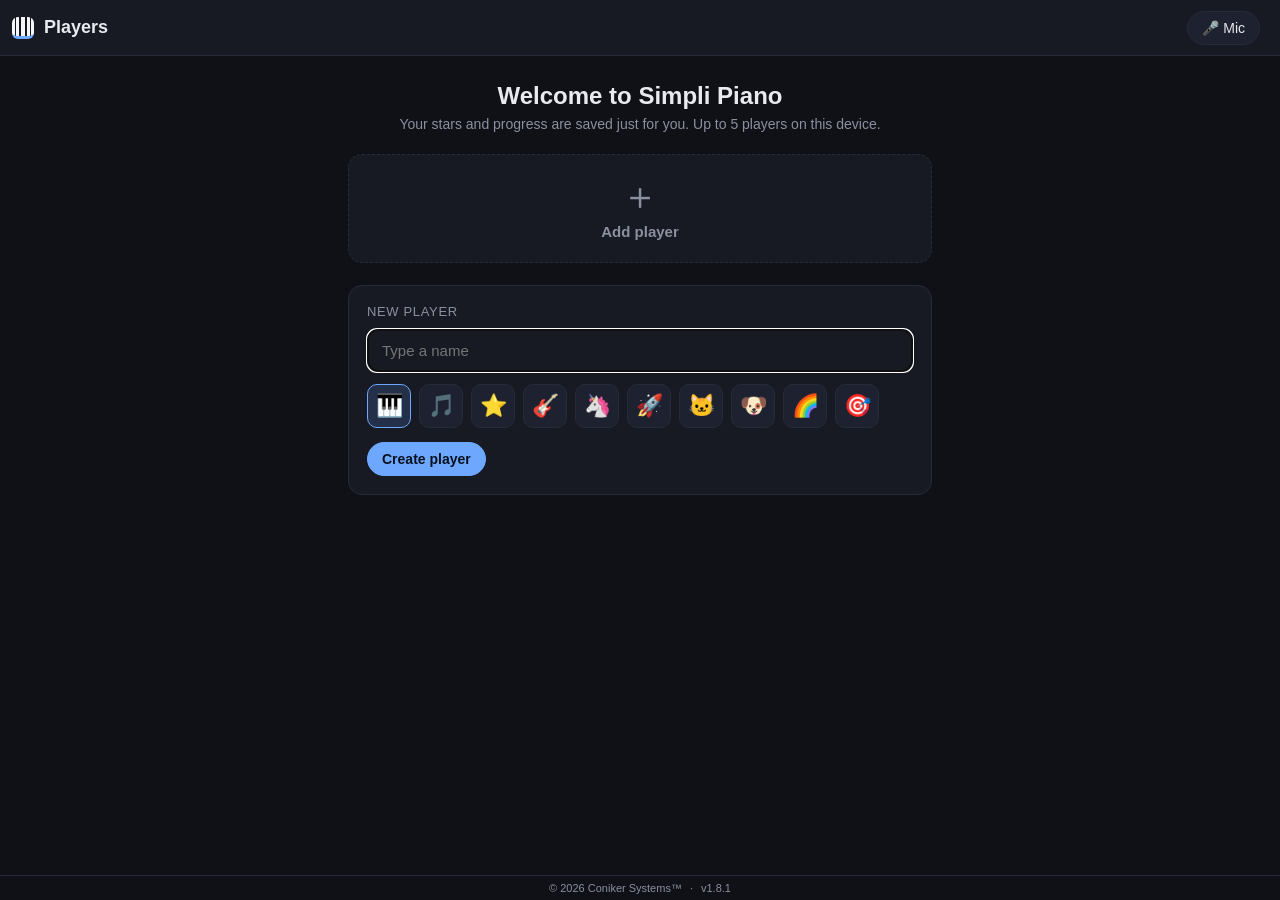
==== commit c792c361: "v1.8.1: 🖐 Fingers hands overlay — typing-tutor-style finger guide on the keyboard, toggleable in Les" ====
--- a/index.html
+++ b/index.html
@@ -50,6 +50,7 @@
   <script src="static/js/feedback.js"></script>
   <script src="static/js/audio.js"></script>
   <script src="static/js/keyboard.js"></script>
+  <script src="static/js/hands.js"></script>
   <script src="static/js/library.js"></script>
   <script src="static/js/songs.js"></script>
   <script src="static/js/engine.js"></script>
--- a/static/css/style.css
+++ b/static/css/style.css
@@ -250,6 +250,42 @@
 .kb-wrap { flex: 0 0 auto; height: clamp(140px, 26vh, 230px); padding: 10px 14px 14px; }
 .kb-wrap.grow { flex: 1 1 auto; height: auto; }
 
+/* ---- "Which finger?" hands overlay (typing-tutor style) ---- */
+.kb-wrap.has-hands { position: relative; }
+.hands-overlay {
+  position: absolute; top: 10px; left: 14px; right: 14px; bottom: 14px;
+  pointer-events: none; z-index: 3;
+}
+.hand-finger {
+  position: absolute; bottom: -6px; border-radius: 999px;
+  background: rgba(233, 184, 143, 0.42);
+  border: 1.5px solid rgba(160, 108, 66, 0.55);
+  border-bottom: none;
+}
+.hand-finger.thumb { height: 34%; bottom: -4px; transform-origin: bottom center; }
+.hand-finger.thumb.right { transform: rotate(-14deg); }
+.hand-finger.thumb.left { transform: rotate(14deg); }
+.hand-tip {
+  position: absolute; top: 2px; left: 50%; transform: translateX(-50%);
+  width: 78%; aspect-ratio: 1; border-radius: 50%;
+  background: rgba(160, 108, 66, 0.75); color: #fff;
+  display: grid; place-items: center;
+  font-size: clamp(10px, 1.6vw, 15px); font-weight: 700;
+  transition: background 0.15s, transform 0.15s;
+}
+.hand-tip.active {
+  background: var(--accent); color: #07101f;
+  transform: translateX(-50%) scale(1.25);
+  animation: keyPulse 1.1s ease-in-out infinite;
+}
+.hand-tip.good { background: var(--ok); color: #07101f; }
+.hand-palm {
+  position: absolute; top: 82%; bottom: -14px; border-radius: 45% 45% 0 0;
+  background: rgba(233, 184, 143, 0.42);
+  border: 1.5px solid rgba(160, 108, 66, 0.55);
+  border-bottom: none;
+}
+
 /* ---- Keyboard ---- */
 .keyboard {
   position: relative; display: flex; height: 100%;
